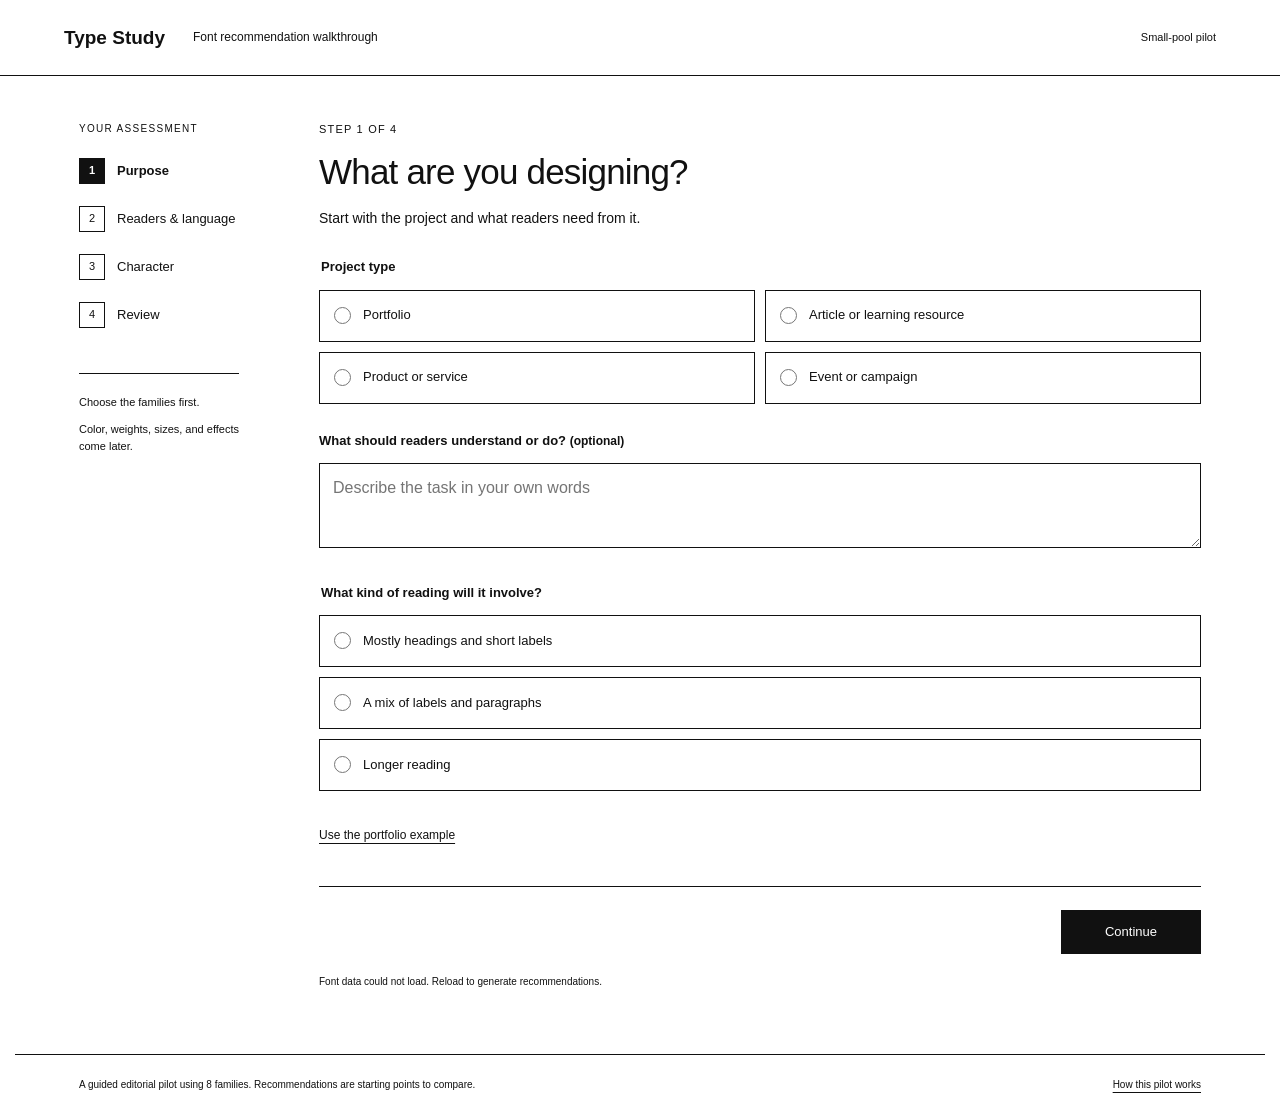
==== site/index.html @ abc2d645 "Deploy sequential font walkthrough through GitHub Pages" ====
<!doctype html><html lang="en"><head><meta charset="utf-8"><meta name="viewport" content="width=device-width,initial-scale=1"><title>Type Study — font walkthrough</title><meta name="description" content="A guided pilot for choosing 1, 2, or 3 font families, with source-linked reasons and editable results."><link rel="stylesheet" href="assets/fonts.css"><link rel="stylesheet" href="style.css"></head><body>
<header><a class="brand" href="#" id="home">Type Study</a><span>Font recommendation walkthrough</span><span class="pilot-label">Small-pool pilot</span></header>
<main><div class="layout"><aside><p class="aside-label">Your assessment</p><ol id="step-list"><li>Purpose</li><li>Readers & language</li><li>Character</li><li>Review</li></ol><div class="aside-note"><p>Choose the families first.</p><p>Color, weights, sizes, and effects come later.</p></div></aside><div class="main-content"><div id="progress" class="progress">Step 1 of 4</div><div id="screen"></div><p id="form-error" role="alert" class="error" hidden></p><nav class="flow-nav" aria-label="Assessment navigation"><button id="back" type="button" class="secondary">Back</button><button id="next" type="button">Continue</button></nav><div id="loading" role="status">Loading the pilot font data…</div></div></div></main>
<footer><p>A guided editorial pilot using 8 families. Recommendations are starting points to compare.</p><a href="#" id="about">How this pilot works</a></footer>
<dialog id="about-dialog"><button id="close-about" class="secondary close">Close</button><h2>How this pilot works</h2><p>Required language and character coverage determine which candidates are available for each role. Your style choices and slider priorities then influence a small set of editorial rules.</p><p>The rules use documented design associations. They are not trained mood scores, measured readability ratings, or match percentages. This is not a search across the full Google Fonts catalogue.</p><p>Japanese support is checked against the characters in the supplied font files. That does not establish correct composition, reading comfort, or a successful cross-script pairing.</p><p>Your draft and feedback stay in this browser. Use “Download test notes” to keep a copy.</p><details><summary>Font licenses</summary><p><a href="assets/chakra-petch-license.txt">Chakra Petch</a> · <a href="assets/ibm-plex-license.txt">IBM Plex Sans</a> · <a href="assets/special-elite-license.txt">Special Elite</a> · <a href="assets/rock-salt-license.txt">Rock Salt</a> · <a href="assets/black-ops-license.txt">Black Ops One</a> · <a href="assets/merriweather-license.txt">Merriweather</a> · <a href="assets/dotgothic16-license.txt">DotGothic16</a> · <a href="assets/notosansjp-license.txt">Noto Sans JP</a></p></details><p><a href="https://github.com/Pythonidaer/typography-recommendation-system" target="_blank" rel="noopener">Project research and sources</a></p></dialog>
<script src="engine.js"></script><script src="app.js"></script></body></html>
---- site/style.css ----
*{box-sizing:border-box}html{scroll-behavior:smooth;scroll-padding-top:25px}body{margin:0;background:#fff;color:#111;font:16px/1.55 Arial,Helvetica,sans-serif}a{color:inherit;text-underline-offset:4px}button,input,textarea,select{font:inherit;color:inherit;border:1px solid #111;border-radius:0;background:#fff}button{cursor:pointer;min-height:44px;padding:11px 20px;background:#111;color:white;font-size:13px}button.secondary{background:white;color:#111}button:hover{outline:1px solid #111;outline-offset:2px}button:disabled{opacity:.4;cursor:wait}button:focus-visible,a:focus-visible,input:focus-visible,textarea:focus-visible,summary:focus-visible{outline:3px solid #111;outline-offset:4px}header{display:flex;align-items:center;gap:28px;padding:23px 5vw;border-bottom:1px solid #111;font-size:12px}.brand{font-size:19px;font-weight:600;text-decoration:none}.pilot-label{margin-left:auto;font-size:11px}main{max-width:1250px;margin:auto;padding:45px 5vw 65px}.layout{display:grid;grid-template-columns:185px minmax(0,1fr);gap:55px}.aside-label{text-transform:uppercase;letter-spacing:1.3px;font-size:10px;margin:0 0 21px}aside ol{margin:0;padding:0;list-style:none;counter-reset:steps}aside li{counter-increment:steps;display:flex;gap:12px;align-items:center;font-size:13px;margin:0 0 22px}aside li:before{content:counter(steps);display:grid;place-items:center;border:1px solid #111;width:24px;height:24px;font-size:11px;flex-shrink:0}aside li.current:before{background:#111;color:#fff}aside li.current{font-weight:600}aside li.done{opacity:.6}.aside-note{margin-top:45px;padding-top:20px;border-top:1px solid #111;font-size:11px;max-width:160px}.aside-note p{margin:0 0 10px}.progress{font-size:11px;text-transform:uppercase;letter-spacing:1.2px;margin-bottom:14px}h1{font-size:35px;line-height:1.15;font-weight:400;letter-spacing:-.8px;margin:0 0 15px}h2{font-size:21px;line-height:1.3;font-weight:400;margin:0 0 14px}h3{font-size:15px;margin:0 0 7px}.lead{font-size:14px;margin:0 0 28px;max-width:650px}.field{margin:27px 0}.field-title,legend{font-size:13px;font-weight:600;margin:0 0 12px;display:block}fieldset{border:0;padding:0;margin:27px 0}.hint{font-size:12px;margin:8px 0 0}.options{display:grid;grid-template-columns:1fr 1fr;gap:10px}.options.one-column{grid-template-columns:1fr}.option{position:relative;display:flex;align-items:center;gap:12px;border:1px solid #111;padding:14px;font-size:13px;cursor:pointer;min-height:52px}.option:has(input:checked){box-shadow:inset 0 0 0 1px #111;background:#f4f4f4}.option input{accent-color:#111;width:17px;height:17px;margin:0;flex-shrink:0}.option .subtext{display:block;font-size:11px;font-weight:400;margin-top:4px}.option>span{min-width:0}.count-options{grid-template-columns:repeat(3,1fr)}textarea,input[type=text]{width:100%;padding:12px 13px;font-size:16px}textarea{resize:vertical;min-height:85px}.range-field{padding:20px 0;border-top:1px solid #111;margin-top:15px}.range-field label{font-size:15px;display:block}.range-field output{float:right;font-size:12px}.range-field input{width:100%;accent-color:#111;margin:23px 0 12px}.range-ends{display:flex;justify-content:space-between;font-size:11px}.range-field .hint{max-width:580px}.flow-nav{display:flex;gap:12px;justify-content:space-between;border-top:1px solid #111;padding-top:23px;margin-top:32px}.flow-nav #next{margin-left:auto;min-width:140px}.example{font-size:12px;border:0;background:transparent;color:#111;text-decoration:underline;text-underline-offset:4px;padding:7px 0;min-height:36px}.error{padding:14px;border:1px solid #111;margin:20px 0;font-size:13px}.error:before{content:'Please check: ';font-weight:600}#loading{font-size:10px;margin-top:20px}dl.review{margin:24px 0 30px}.review>div{display:grid;grid-template-columns:160px 1fr;gap:20px;border-top:1px solid #111;padding:14px 0;font-size:13px}.review dt{font-weight:600}.review dd{margin:0;overflow-wrap:anywhere}.small{font-size:12px}.result-heading{display:flex;align-items:start;justify-content:space-between;gap:20px}.result-heading h1{margin-bottom:15px}.result-actions{display:flex;gap:10px;flex-wrap:wrap;margin:22px 0 30px}.result-actions button{font-size:12px}.family{border-top:1px solid #111;padding:28px 0}.family-head{display:flex;justify-content:space-between;align-items:start;gap:20px;margin-bottom:18px}.family-head h2{font-size:18px;margin-bottom:0}.family-head button{min-height:34px;padding:6px 11px;font-size:11px}.glyphs{font-size:29px;line-height:1.8;margin:0 0 15px;overflow-wrap:anywhere;font-weight:400;font-style:normal}.glyphs:last-child{margin-bottom:0}.replace-panel{border-top:1px solid #111;margin-top:23px;padding-top:20px}.replace-panel p{font-size:12px}.replacement-buttons{display:flex;flex-wrap:wrap;gap:10px}.replacement-buttons button{font-size:11px}.section{margin-top:40px;padding-top:28px;border-top:1px solid #111}.explanation{display:grid;grid-template-columns:160px 1fr;gap:25px;padding:22px 0;border-top:1px solid #111}.explanation:first-of-type{border-top:0}.explanation p{font-size:13px;margin:0 0 10px}.explanation .role{font-size:11px}.explanation a{font-size:11px}.notice{font-size:12px;border:1px solid #111;padding:14px;margin:20px 0}.sample-output{font-size:29px;line-height:1.7;overflow-wrap:anywhere;margin:15px 0 25px}.feedback-buttons{display:flex;flex-wrap:wrap;gap:10px}.feedback-buttons button{background:white;color:#111}.feedback-buttons button[aria-pressed=true]{background:#111;color:white}.saved-note{font-size:11px}.screen-reader-only{position:absolute;width:1px;height:1px;overflow:hidden;clip:rect(0,0,0,0)}footer{max-width:1250px;margin:auto;padding:22px 5vw;border-top:1px solid #111;display:flex;gap:30px;justify-content:space-between;font-size:10px}footer p{margin:0;max-width:650px}dialog{border:1px solid #111;border-radius:0;padding:30px;max-width:620px;width:calc(100% - 36px)}dialog p{font-size:14px}dialog::backdrop{background:rgb(0 0 0 / .5)}.close{float:right;margin:0 0 15px 20px}dialog h2{padding-top:8px}[hidden]{display:none!important}@media(max-width:800px){.layout{grid-template-columns:145px 1fr;gap:28px}.explanation{grid-template-columns:1fr;gap:8px}.review>div{grid-template-columns:130px 1fr}}@media(max-width:600px){header{padding:18px 20px;gap:17px;flex-wrap:wrap}.brand{font-size:17px}header>span:not(.pilot-label){font-size:10px}.pilot-label{display:none}main{padding:26px 20px 42px}.layout{display:block}aside{margin-bottom:30px}aside .aside-label,.aside-note{display:none}aside ol{display:flex;justify-content:space-between;gap:7px}aside li{font-size:0;gap:0;margin:0}aside li:before{width:28px;height:28px;font-size:12px}h1{font-size:29px}.lead{font-size:13px}.options{grid-template-columns:1fr}.count-options{grid-template-columns:repeat(3,1fr)}.count-options .option{justify-content:center;padding:13px 8px}.option{padding:13px;font-size:12px}.range-field output{float:none;display:block;margin-top:8px}.review>div{grid-template-columns:1fr;gap:5px}.flow-nav{margin-top:25px}.glyphs{font-size:25px}.family-head{align-items:center}.family-head h2{font-size:17px}.family-head button{max-width:110px;text-align:center;font-size:10px}.result-actions{gap:8px}.result-actions button{padding:10px 12px}.sample-output{font-size:25px}.explanation{padding:20px 0}footer{padding:20px;display:block}footer a{display:inline-block;margin-top:12px}dialog{padding:22px}dialog p{font-size:13px}}@media(prefers-reduced-motion:reduce){html{scroll-behavior:auto}}
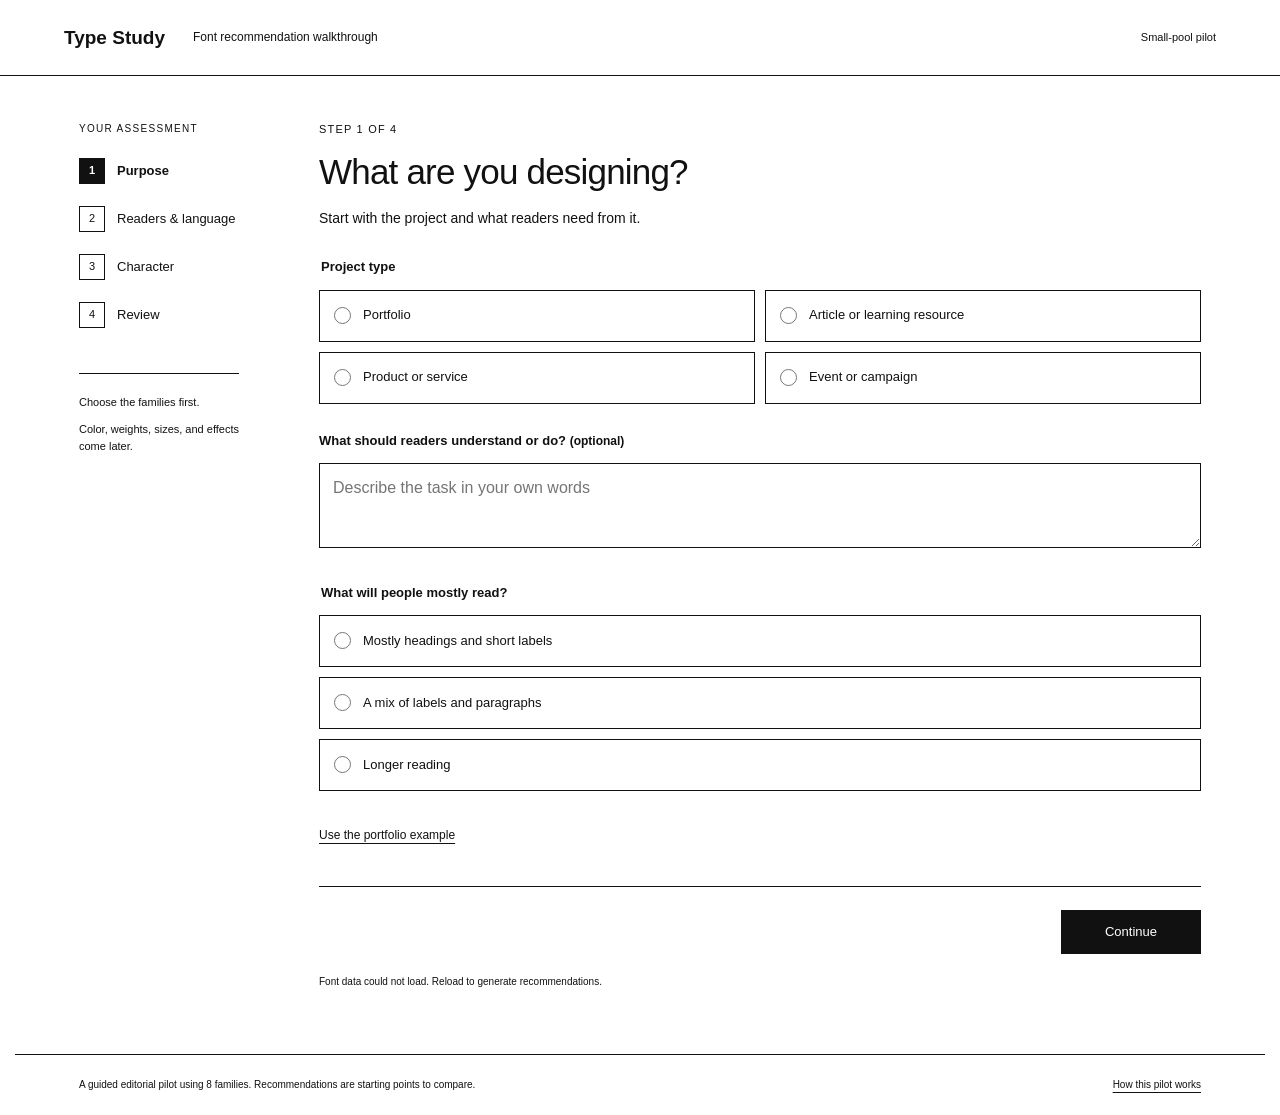
==== commit de1ce9ec: "Make assessment language-neutral and keep portfolio choices in demo" ====
--- a/site/index.html
+++ b/site/index.html
@@ -2,5 +2,5 @@
 <header><a class="brand" href="#" id="home">Type Study</a><span>Font recommendation walkthrough</span><span class="pilot-label">Small-pool pilot</span></header>
 <main><div class="layout"><aside><p class="aside-label">Your assessment</p><ol id="step-list"><li>Purpose</li><li>Readers & language</li><li>Character</li><li>Review</li></ol><div class="aside-note"><p>Choose the families first.</p><p>Color, weights, sizes, and effects come later.</p></div></aside><div class="main-content"><div id="progress" class="progress">Step 1 of 4</div><div id="screen"></div><p id="form-error" role="alert" class="error" hidden></p><nav class="flow-nav" aria-label="Assessment navigation"><button id="back" type="button" class="secondary">Back</button><button id="next" type="button">Continue</button></nav><div id="loading" role="status">Loading the pilot font data…</div></div></div></main>
 <footer><p>A guided editorial pilot using 8 families. Recommendations are starting points to compare.</p><a href="#" id="about">How this pilot works</a></footer>
-<dialog id="about-dialog"><button id="close-about" class="secondary close">Close</button><h2>How this pilot works</h2><p>Required language and character coverage determine which candidates are available for each role. Your style choices and slider priorities then influence a small set of editorial rules.</p><p>The rules use documented design associations. They are not trained mood scores, measured readability ratings, or match percentages. This is not a search across the full Google Fonts catalogue.</p><p>Japanese support is checked against the characters in the supplied font files. That does not establish correct composition, reading comfort, or a successful cross-script pairing.</p><p>Your draft and feedback stay in this browser. Use “Download test notes” to keep a copy.</p><details><summary>Font licenses</summary><p><a href="assets/chakra-petch-license.txt">Chakra Petch</a> · <a href="assets/ibm-plex-license.txt">IBM Plex Sans</a> · <a href="assets/special-elite-license.txt">Special Elite</a> · <a href="assets/rock-salt-license.txt">Rock Salt</a> · <a href="assets/black-ops-license.txt">Black Ops One</a> · <a href="assets/merriweather-license.txt">Merriweather</a> · <a href="assets/dotgothic16-license.txt">DotGothic16</a> · <a href="assets/notosansjp-license.txt">Noto Sans JP</a></p></details><p><a href="https://github.com/Pythonidaer/typography-recommendation-system" target="_blank" rel="noopener">Project research and sources</a></p></dialog>
+<dialog id="about-dialog"><button id="close-about" class="secondary close">Close</button><h2>How this pilot works</h2><p>Required language and character coverage determine which candidates are available for each role. Your style choices and slider priorities then influence a small set of editorial rules.</p><p>The rules use documented design associations. They are not trained mood scores, measured readability ratings, or match percentages. This is not a search across the full Google Fonts catalogue.</p><p>Character support is checked against the supplied font files. That does not establish correct composition, reading comfort, or a successful cross-script pairing.</p><p>Your draft and feedback stay in this browser. Use “Download test notes” to keep a copy.</p><details><summary>Font licenses</summary><p><a href="assets/chakra-petch-license.txt">Chakra Petch</a> · <a href="assets/ibm-plex-license.txt">IBM Plex Sans</a> · <a href="assets/special-elite-license.txt">Special Elite</a> · <a href="assets/rock-salt-license.txt">Rock Salt</a> · <a href="assets/black-ops-license.txt">Black Ops One</a> · <a href="assets/merriweather-license.txt">Merriweather</a> · <a href="assets/dotgothic16-license.txt">DotGothic16</a> · <a href="assets/notosansjp-license.txt">Noto Sans JP</a></p></details><p><a href="https://github.com/Pythonidaer/typography-recommendation-system" target="_blank" rel="noopener">Project research and sources</a></p></dialog>
 <script src="engine.js"></script><script src="app.js"></script></body></html>
--- a/site/style.css
+++ b/site/style.css
@@ -1 +1 @@
-*{box-sizing:border-box}html{scroll-behavior:smooth;scroll-padding-top:25px}body{margin:0;background:#fff;color:#111;font:16px/1.55 Arial,Helvetica,sans-serif}a{color:inherit;text-underline-offset:4px}button,input,textarea,select{font:inherit;color:inherit;border:1px solid #111;border-radius:0;background:#fff}button{cursor:pointer;min-height:44px;padding:11px 20px;background:#111;color:white;font-size:13px}button.secondary{background:white;color:#111}button:hover{outline:1px solid #111;outline-offset:2px}button:disabled{opacity:.4;cursor:wait}button:focus-visible,a:focus-visible,input:focus-visible,textarea:focus-visible,summary:focus-visible{outline:3px solid #111;outline-offset:4px}header{display:flex;align-items:center;gap:28px;padding:23px 5vw;border-bottom:1px solid #111;font-size:12px}.brand{font-size:19px;font-weight:600;text-decoration:none}.pilot-label{margin-left:auto;font-size:11px}main{max-width:1250px;margin:auto;padding:45px 5vw 65px}.layout{display:grid;grid-template-columns:185px minmax(0,1fr);gap:55px}.aside-label{text-transform:uppercase;letter-spacing:1.3px;font-size:10px;margin:0 0 21px}aside ol{margin:0;padding:0;list-style:none;counter-reset:steps}aside li{counter-increment:steps;display:flex;gap:12px;align-items:center;font-size:13px;margin:0 0 22px}aside li:before{content:counter(steps);display:grid;place-items:center;border:1px solid #111;width:24px;height:24px;font-size:11px;flex-shrink:0}aside li.current:before{background:#111;color:#fff}aside li.current{font-weight:600}aside li.done{opacity:.6}.aside-note{margin-top:45px;padding-top:20px;border-top:1px solid #111;font-size:11px;max-width:160px}.aside-note p{margin:0 0 10px}.progress{font-size:11px;text-transform:uppercase;letter-spacing:1.2px;margin-bottom:14px}h1{font-size:35px;line-height:1.15;font-weight:400;letter-spacing:-.8px;margin:0 0 15px}h2{font-size:21px;line-height:1.3;font-weight:400;margin:0 0 14px}h3{font-size:15px;margin:0 0 7px}.lead{font-size:14px;margin:0 0 28px;max-width:650px}.field{margin:27px 0}.field-title,legend{font-size:13px;font-weight:600;margin:0 0 12px;display:block}fieldset{border:0;padding:0;margin:27px 0}.hint{font-size:12px;margin:8px 0 0}.options{display:grid;grid-template-columns:1fr 1fr;gap:10px}.options.one-column{grid-template-columns:1fr}.option{position:relative;display:flex;align-items:center;gap:12px;border:1px solid #111;padding:14px;font-size:13px;cursor:pointer;min-height:52px}.option:has(input:checked){box-shadow:inset 0 0 0 1px #111;background:#f4f4f4}.option input{accent-color:#111;width:17px;height:17px;margin:0;flex-shrink:0}.option .subtext{display:block;font-size:11px;font-weight:400;margin-top:4px}.option>span{min-width:0}.count-options{grid-template-columns:repeat(3,1fr)}textarea,input[type=text]{width:100%;padding:12px 13px;font-size:16px}textarea{resize:vertical;min-height:85px}.range-field{padding:20px 0;border-top:1px solid #111;margin-top:15px}.range-field label{font-size:15px;display:block}.range-field output{float:right;font-size:12px}.range-field input{width:100%;accent-color:#111;margin:23px 0 12px}.range-ends{display:flex;justify-content:space-between;font-size:11px}.range-field .hint{max-width:580px}.flow-nav{display:flex;gap:12px;justify-content:space-between;border-top:1px solid #111;padding-top:23px;margin-top:32px}.flow-nav #next{margin-left:auto;min-width:140px}.example{font-size:12px;border:0;background:transparent;color:#111;text-decoration:underline;text-underline-offset:4px;padding:7px 0;min-height:36px}.error{padding:14px;border:1px solid #111;margin:20px 0;font-size:13px}.error:before{content:'Please check: ';font-weight:600}#loading{font-size:10px;margin-top:20px}dl.review{margin:24px 0 30px}.review>div{display:grid;grid-template-columns:160px 1fr;gap:20px;border-top:1px solid #111;padding:14px 0;font-size:13px}.review dt{font-weight:600}.review dd{margin:0;overflow-wrap:anywhere}.small{font-size:12px}.result-heading{display:flex;align-items:start;justify-content:space-between;gap:20px}.result-heading h1{margin-bottom:15px}.result-actions{display:flex;gap:10px;flex-wrap:wrap;margin:22px 0 30px}.result-actions button{font-size:12px}.family{border-top:1px solid #111;padding:28px 0}.family-head{display:flex;justify-content:space-between;align-items:start;gap:20px;margin-bottom:18px}.family-head h2{font-size:18px;margin-bottom:0}.family-head button{min-height:34px;padding:6px 11px;font-size:11px}.glyphs{font-size:29px;line-height:1.8;margin:0 0 15px;overflow-wrap:anywhere;font-weight:400;font-style:normal}.glyphs:last-child{margin-bottom:0}.replace-panel{border-top:1px solid #111;margin-top:23px;padding-top:20px}.replace-panel p{font-size:12px}.replacement-buttons{display:flex;flex-wrap:wrap;gap:10px}.replacement-buttons button{font-size:11px}.section{margin-top:40px;padding-top:28px;border-top:1px solid #111}.explanation{display:grid;grid-template-columns:160px 1fr;gap:25px;padding:22px 0;border-top:1px solid #111}.explanation:first-of-type{border-top:0}.explanation p{font-size:13px;margin:0 0 10px}.explanation .role{font-size:11px}.explanation a{font-size:11px}.notice{font-size:12px;border:1px solid #111;padding:14px;margin:20px 0}.sample-output{font-size:29px;line-height:1.7;overflow-wrap:anywhere;margin:15px 0 25px}.feedback-buttons{display:flex;flex-wrap:wrap;gap:10px}.feedback-buttons button{background:white;color:#111}.feedback-buttons button[aria-pressed=true]{background:#111;color:white}.saved-note{font-size:11px}.screen-reader-only{position:absolute;width:1px;height:1px;overflow:hidden;clip:rect(0,0,0,0)}footer{max-width:1250px;margin:auto;padding:22px 5vw;border-top:1px solid #111;display:flex;gap:30px;justify-content:space-between;font-size:10px}footer p{margin:0;max-width:650px}dialog{border:1px solid #111;border-radius:0;padding:30px;max-width:620px;width:calc(100% - 36px)}dialog p{font-size:14px}dialog::backdrop{background:rgb(0 0 0 / .5)}.close{float:right;margin:0 0 15px 20px}dialog h2{padding-top:8px}[hidden]{display:none!important}@media(max-width:800px){.layout{grid-template-columns:145px 1fr;gap:28px}.explanation{grid-template-columns:1fr;gap:8px}.review>div{grid-template-columns:130px 1fr}}@media(max-width:600px){header{padding:18px 20px;gap:17px;flex-wrap:wrap}.brand{font-size:17px}header>span:not(.pilot-label){font-size:10px}.pilot-label{display:none}main{padding:26px 20px 42px}.layout{display:block}aside{margin-bottom:30px}aside .aside-label,.aside-note{display:none}aside ol{display:flex;justify-content:space-between;gap:7px}aside li{font-size:0;gap:0;margin:0}aside li:before{width:28px;height:28px;font-size:12px}h1{font-size:29px}.lead{font-size:13px}.options{grid-template-columns:1fr}.count-options{grid-template-columns:repeat(3,1fr)}.count-options .option{justify-content:center;padding:13px 8px}.option{padding:13px;font-size:12px}.range-field output{float:none;display:block;margin-top:8px}.review>div{grid-template-columns:1fr;gap:5px}.flow-nav{margin-top:25px}.glyphs{font-size:25px}.family-head{align-items:center}.family-head h2{font-size:17px}.family-head button{max-width:110px;text-align:center;font-size:10px}.result-actions{gap:8px}.result-actions button{padding:10px 12px}.sample-output{font-size:25px}.explanation{padding:20px 0}footer{padding:20px;display:block}footer a{display:inline-block;margin-top:12px}dialog{padding:22px}dialog p{font-size:13px}}@media(prefers-reduced-motion:reduce){html{scroll-behavior:auto}}
+*{box-sizing:border-box}html{scroll-behavior:smooth;scroll-padding-top:25px}body{margin:0;background:#fff;color:#111;font:16px/1.55 Arial,Helvetica,sans-serif}a{color:inherit;text-underline-offset:4px}button,input,textarea,select{font:inherit;color:inherit;border:1px solid #111;border-radius:0;background:#fff}button{cursor:pointer;min-height:44px;padding:11px 20px;background:#111;color:white;font-size:13px}button.secondary{background:white;color:#111}button:hover{outline:1px solid #111;outline-offset:2px}button:disabled{opacity:.4;cursor:wait}button:focus-visible,a:focus-visible,input:focus-visible,textarea:focus-visible,summary:focus-visible{outline:3px solid #111;outline-offset:4px}header{display:flex;align-items:center;gap:28px;padding:23px 5vw;border-bottom:1px solid #111;font-size:12px}.brand{font-size:19px;font-weight:600;text-decoration:none}.pilot-label{margin-left:auto;font-size:11px}main{max-width:1250px;margin:auto;padding:45px 5vw 65px}.layout{display:grid;grid-template-columns:185px minmax(0,1fr);gap:55px}.aside-label{text-transform:uppercase;letter-spacing:1.3px;font-size:10px;margin:0 0 21px}aside ol{margin:0;padding:0;list-style:none;counter-reset:steps}aside li{counter-increment:steps;display:flex;gap:12px;align-items:center;font-size:13px;margin:0 0 22px}aside li:before{content:counter(steps);display:grid;place-items:center;border:1px solid #111;width:24px;height:24px;font-size:11px;flex-shrink:0}aside li.current:before{background:#111;color:#fff}aside li.current{font-weight:600}aside li.done{opacity:.6}.aside-note{margin-top:45px;padding-top:20px;border-top:1px solid #111;font-size:11px;max-width:160px}.aside-note p{margin:0 0 10px}.progress{font-size:11px;text-transform:uppercase;letter-spacing:1.2px;margin-bottom:14px}h1{font-size:35px;line-height:1.15;font-weight:400;letter-spacing:-.8px;margin:0 0 15px}h2{font-size:21px;line-height:1.3;font-weight:400;margin:0 0 14px}h3{font-size:15px;margin:0 0 7px}.lead{font-size:14px;margin:0 0 28px;max-width:650px}.field{margin:27px 0}.field-title,legend{font-size:13px;font-weight:600;margin:0 0 12px;display:block}fieldset{border:0;padding:0;margin:27px 0}.hint{font-size:12px;margin:8px 0 0}.options{display:grid;grid-template-columns:1fr 1fr;gap:10px}.options.one-column{grid-template-columns:1fr}.option{position:relative;display:flex;align-items:center;gap:12px;border:1px solid #111;padding:14px;font-size:13px;cursor:pointer;min-height:52px}.option:has(input:checked){box-shadow:inset 0 0 0 1px #111;background:#f4f4f4}.option input{accent-color:#111;width:17px;height:17px;margin:0;flex-shrink:0}.option .subtext{display:block;font-size:11px;font-weight:400;margin-top:4px}.option>span{min-width:0}.count-options{grid-template-columns:repeat(3,1fr)}select{width:100%;padding:12px 13px;min-height:44px}select:focus-visible{outline:3px solid #111;outline-offset:4px}textarea,input[type=text]{width:100%;padding:12px 13px;font-size:16px}textarea{resize:vertical;min-height:85px}.range-field{padding:20px 0;border-top:1px solid #111;margin-top:15px}.range-field label{font-size:15px;display:block}.range-field output{float:right;font-size:12px}.range-field input{width:100%;accent-color:#111;margin:23px 0 12px}.range-ends{display:flex;justify-content:space-between;font-size:11px}.range-field .hint{max-width:580px}.flow-nav{display:flex;gap:12px;justify-content:space-between;border-top:1px solid #111;padding-top:23px;margin-top:32px}.flow-nav #next{margin-left:auto;min-width:140px}.example{font-size:12px;border:0;background:transparent;color:#111;text-decoration:underline;text-underline-offset:4px;padding:7px 0;min-height:36px}.error{padding:14px;border:1px solid #111;margin:20px 0;font-size:13px}.error:before{content:'Please check: ';font-weight:600}#loading{font-size:10px;margin-top:20px}dl.review{margin:24px 0 30px}.review>div{display:grid;grid-template-columns:160px 1fr;gap:20px;border-top:1px solid #111;padding:14px 0;font-size:13px}.review dt{font-weight:600}.review dd{margin:0;overflow-wrap:anywhere}.small{font-size:12px}.result-heading{display:flex;align-items:start;justify-content:space-between;gap:20px}.result-heading h1{margin-bottom:15px}.result-actions{display:flex;gap:10px;flex-wrap:wrap;margin:22px 0 30px}.result-actions button{font-size:12px}.family{border-top:1px solid #111;padding:28px 0}.family-head{display:flex;justify-content:space-between;align-items:start;gap:20px;margin-bottom:18px}.family-head h2{font-size:18px;margin-bottom:0}.family-head button{min-height:34px;padding:6px 11px;font-size:11px}.glyphs{font-size:29px;line-height:1.8;margin:0 0 15px;overflow-wrap:anywhere;font-weight:400;font-style:normal}.glyphs:last-child{margin-bottom:0}.replace-panel{border-top:1px solid #111;margin-top:23px;padding-top:20px}.replace-panel p{font-size:12px}.replacement-buttons{display:flex;flex-wrap:wrap;gap:10px}.replacement-buttons button{font-size:11px}.section{margin-top:40px;padding-top:28px;border-top:1px solid #111}.explanation{display:grid;grid-template-columns:160px 1fr;gap:25px;padding:22px 0;border-top:1px solid #111}.explanation:first-of-type{border-top:0}.explanation p{font-size:13px;margin:0 0 10px}.explanation .role{font-size:11px}.explanation a{font-size:11px}.notice{font-size:12px;border:1px solid #111;padding:14px;margin:20px 0}.sample-output{font-size:29px;line-height:1.7;overflow-wrap:anywhere;margin:15px 0 25px}.feedback-buttons{display:flex;flex-wrap:wrap;gap:10px}.feedback-buttons button{background:white;color:#111}.feedback-buttons button[aria-pressed=true]{background:#111;color:white}.saved-note{font-size:11px}.screen-reader-only{position:absolute;width:1px;height:1px;overflow:hidden;clip:rect(0,0,0,0)}footer{max-width:1250px;margin:auto;padding:22px 5vw;border-top:1px solid #111;display:flex;gap:30px;justify-content:space-between;font-size:10px}footer p{margin:0;max-width:650px}dialog{border:1px solid #111;border-radius:0;padding:30px;max-width:620px;width:calc(100% - 36px)}dialog p{font-size:14px}dialog::backdrop{background:rgb(0 0 0 / .5)}.close{float:right;margin:0 0 15px 20px}dialog h2{padding-top:8px}[hidden]{display:none!important}@media(max-width:800px){.layout{grid-template-columns:145px 1fr;gap:28px}.explanation{grid-template-columns:1fr;gap:8px}.review>div{grid-template-columns:130px 1fr}}@media(max-width:600px){header{padding:18px 20px;gap:17px;flex-wrap:wrap}.brand{font-size:17px}header>span:not(.pilot-label){font-size:10px}.pilot-label{display:none}main{padding:26px 20px 42px}.layout{display:block}aside{margin-bottom:30px}aside .aside-label,.aside-note{display:none}aside ol{display:flex;justify-content:space-between;gap:7px}aside li{font-size:0;gap:0;margin:0}aside li:before{width:28px;height:28px;font-size:12px}h1{font-size:29px}.lead{font-size:13px}.options{grid-template-columns:1fr}.count-options{grid-template-columns:repeat(3,1fr)}.count-options .option{justify-content:center;padding:13px 8px}.option{padding:13px;font-size:12px}.range-field output{float:none;display:block;margin-top:8px}.review>div{grid-template-columns:1fr;gap:5px}.flow-nav{margin-top:25px}.glyphs{font-size:25px}.family-head{align-items:center}.family-head h2{font-size:17px}.family-head button{max-width:110px;text-align:center;font-size:10px}.result-actions{gap:8px}.result-actions button{padding:10px 12px}.sample-output{font-size:25px}.explanation{padding:20px 0}footer{padding:20px;display:block}footer a{display:inline-block;margin-top:12px}dialog{padding:22px}dialog p{font-size:13px}}@media(prefers-reduced-motion:reduce){html{scroll-behavior:auto}}
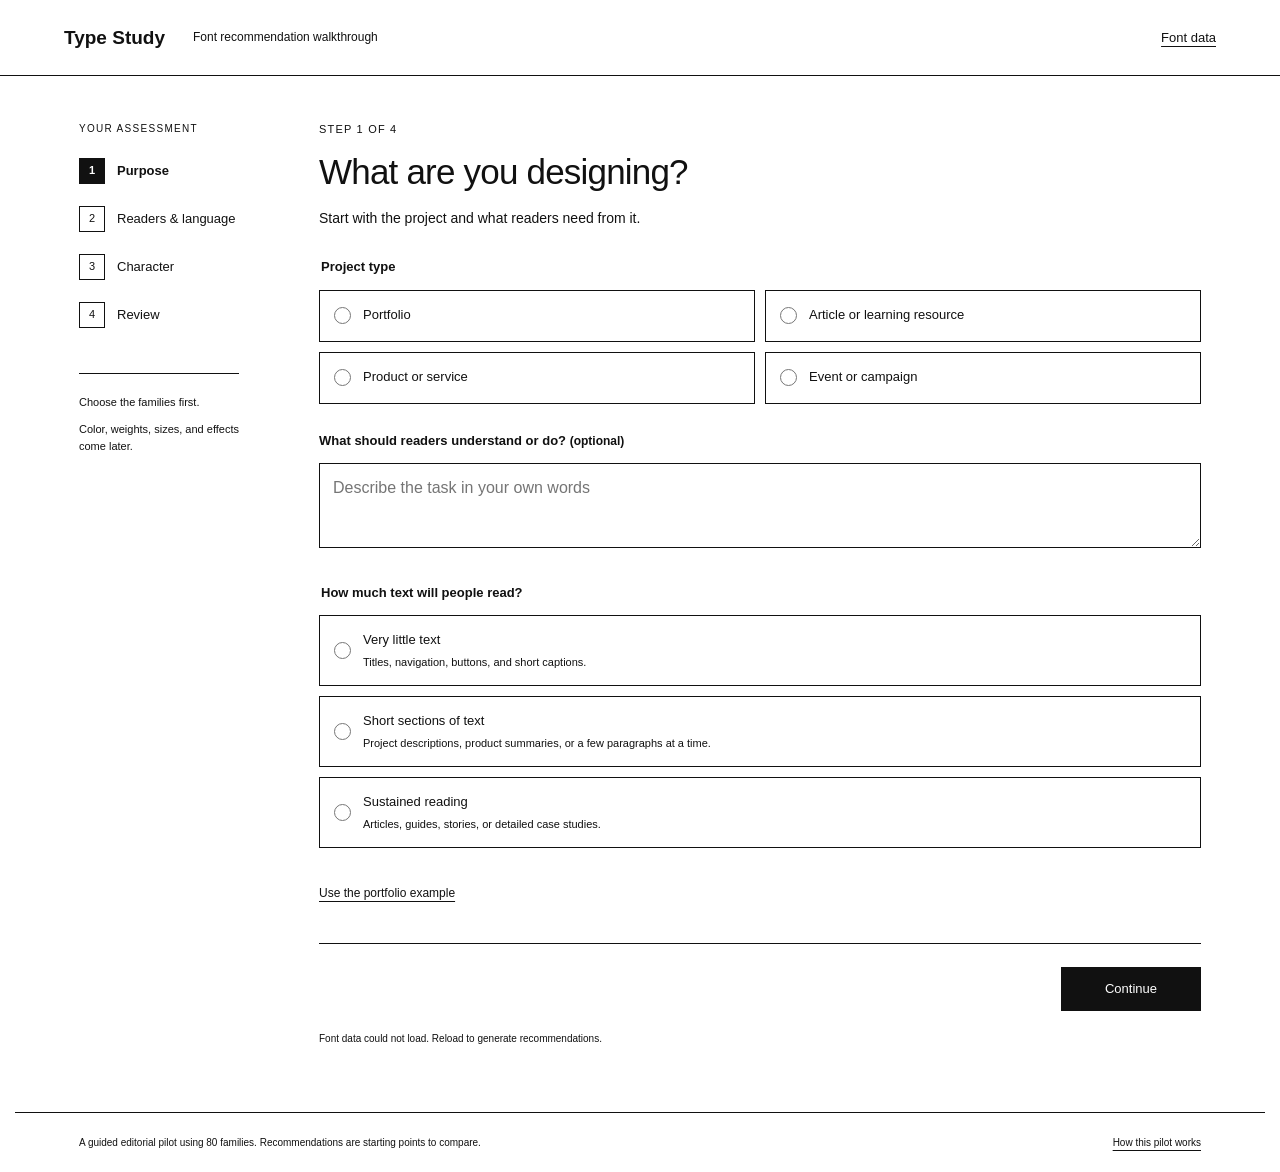
==== commit 7d7586d5: "Expand editorial pilot to 80 fonts, clarify questions, and expose font data" ====
--- a/site/index.html
+++ b/site/index.html
@@ -1,6 +1,6 @@
 <!doctype html><html lang="en"><head><meta charset="utf-8"><meta name="viewport" content="width=device-width,initial-scale=1"><title>Type Study — font walkthrough</title><meta name="description" content="A guided pilot for choosing 1, 2, or 3 font families, with source-linked reasons and editable results."><link rel="stylesheet" href="assets/fonts.css"><link rel="stylesheet" href="style.css"></head><body>
-<header><a class="brand" href="#" id="home">Type Study</a><span>Font recommendation walkthrough</span><span class="pilot-label">Small-pool pilot</span></header>
+<header><a class="brand" href="#" id="home">Type Study</a><span>Font recommendation walkthrough</span><a class="data-link" href="data.html">Font data</a></header>
 <main><div class="layout"><aside><p class="aside-label">Your assessment</p><ol id="step-list"><li>Purpose</li><li>Readers & language</li><li>Character</li><li>Review</li></ol><div class="aside-note"><p>Choose the families first.</p><p>Color, weights, sizes, and effects come later.</p></div></aside><div class="main-content"><div id="progress" class="progress">Step 1 of 4</div><div id="screen"></div><p id="form-error" role="alert" class="error" hidden></p><nav class="flow-nav" aria-label="Assessment navigation"><button id="back" type="button" class="secondary">Back</button><button id="next" type="button">Continue</button></nav><div id="loading" role="status">Loading the pilot font data…</div></div></div></main>
-<footer><p>A guided editorial pilot using 8 families. Recommendations are starting points to compare.</p><a href="#" id="about">How this pilot works</a></footer>
+<footer><p>A guided editorial pilot using 80 families. Recommendations are starting points to compare.</p><a href="#" id="about">How this pilot works</a></footer>
 <dialog id="about-dialog"><button id="close-about" class="secondary close">Close</button><h2>How this pilot works</h2><p>Required language and character coverage determine which candidates are available for each role. Your style choices and slider priorities then influence a small set of editorial rules.</p><p>The rules use documented design associations. They are not trained mood scores, measured readability ratings, or match percentages. This is not a search across the full Google Fonts catalogue.</p><p>Character support is checked against the supplied font files. That does not establish correct composition, reading comfort, or a successful cross-script pairing.</p><p>Your draft and feedback stay in this browser. Use “Download test notes” to keep a copy.</p><details><summary>Font licenses</summary><p><a href="assets/chakra-petch-license.txt">Chakra Petch</a> · <a href="assets/ibm-plex-license.txt">IBM Plex Sans</a> · <a href="assets/special-elite-license.txt">Special Elite</a> · <a href="assets/rock-salt-license.txt">Rock Salt</a> · <a href="assets/black-ops-license.txt">Black Ops One</a> · <a href="assets/merriweather-license.txt">Merriweather</a> · <a href="assets/dotgothic16-license.txt">DotGothic16</a> · <a href="assets/notosansjp-license.txt">Noto Sans JP</a></p></details><p><a href="https://github.com/Pythonidaer/typography-recommendation-system" target="_blank" rel="noopener">Project research and sources</a></p></dialog>
-<script src="engine.js"></script><script src="app.js"></script></body></html>
+<script src="assets/catalog.js"></script><script src="engine.js"></script><script src="app.js"></script></body></html>
--- a/site/style.css
+++ b/site/style.css
@@ -1 +1,3 @@
 *{box-sizing:border-box}html{scroll-behavior:smooth;scroll-padding-top:25px}body{margin:0;background:#fff;color:#111;font:16px/1.55 Arial,Helvetica,sans-serif}a{color:inherit;text-underline-offset:4px}button,input,textarea,select{font:inherit;color:inherit;border:1px solid #111;border-radius:0;background:#fff}button{cursor:pointer;min-height:44px;padding:11px 20px;background:#111;color:white;font-size:13px}button.secondary{background:white;color:#111}button:hover{outline:1px solid #111;outline-offset:2px}button:disabled{opacity:.4;cursor:wait}button:focus-visible,a:focus-visible,input:focus-visible,textarea:focus-visible,summary:focus-visible{outline:3px solid #111;outline-offset:4px}header{display:flex;align-items:center;gap:28px;padding:23px 5vw;border-bottom:1px solid #111;font-size:12px}.brand{font-size:19px;font-weight:600;text-decoration:none}.pilot-label{margin-left:auto;font-size:11px}main{max-width:1250px;margin:auto;padding:45px 5vw 65px}.layout{display:grid;grid-template-columns:185px minmax(0,1fr);gap:55px}.aside-label{text-transform:uppercase;letter-spacing:1.3px;font-size:10px;margin:0 0 21px}aside ol{margin:0;padding:0;list-style:none;counter-reset:steps}aside li{counter-increment:steps;display:flex;gap:12px;align-items:center;font-size:13px;margin:0 0 22px}aside li:before{content:counter(steps);display:grid;place-items:center;border:1px solid #111;width:24px;height:24px;font-size:11px;flex-shrink:0}aside li.current:before{background:#111;color:#fff}aside li.current{font-weight:600}aside li.done{opacity:.6}.aside-note{margin-top:45px;padding-top:20px;border-top:1px solid #111;font-size:11px;max-width:160px}.aside-note p{margin:0 0 10px}.progress{font-size:11px;text-transform:uppercase;letter-spacing:1.2px;margin-bottom:14px}h1{font-size:35px;line-height:1.15;font-weight:400;letter-spacing:-.8px;margin:0 0 15px}h2{font-size:21px;line-height:1.3;font-weight:400;margin:0 0 14px}h3{font-size:15px;margin:0 0 7px}.lead{font-size:14px;margin:0 0 28px;max-width:650px}.field{margin:27px 0}.field-title,legend{font-size:13px;font-weight:600;margin:0 0 12px;display:block}fieldset{border:0;padding:0;margin:27px 0}.hint{font-size:12px;margin:8px 0 0}.options{display:grid;grid-template-columns:1fr 1fr;gap:10px}.options.one-column{grid-template-columns:1fr}.option{position:relative;display:flex;align-items:center;gap:12px;border:1px solid #111;padding:14px;font-size:13px;cursor:pointer;min-height:52px}.option:has(input:checked){box-shadow:inset 0 0 0 1px #111;background:#f4f4f4}.option input{accent-color:#111;width:17px;height:17px;margin:0;flex-shrink:0}.option .subtext{display:block;font-size:11px;font-weight:400;margin-top:4px}.option>span{min-width:0}.count-options{grid-template-columns:repeat(3,1fr)}select{width:100%;padding:12px 13px;min-height:44px}select:focus-visible{outline:3px solid #111;outline-offset:4px}textarea,input[type=text]{width:100%;padding:12px 13px;font-size:16px}textarea{resize:vertical;min-height:85px}.range-field{padding:20px 0;border-top:1px solid #111;margin-top:15px}.range-field label{font-size:15px;display:block}.range-field output{float:right;font-size:12px}.range-field input{width:100%;accent-color:#111;margin:23px 0 12px}.range-ends{display:flex;justify-content:space-between;font-size:11px}.range-field .hint{max-width:580px}.flow-nav{display:flex;gap:12px;justify-content:space-between;border-top:1px solid #111;padding-top:23px;margin-top:32px}.flow-nav #next{margin-left:auto;min-width:140px}.example{font-size:12px;border:0;background:transparent;color:#111;text-decoration:underline;text-underline-offset:4px;padding:7px 0;min-height:36px}.error{padding:14px;border:1px solid #111;margin:20px 0;font-size:13px}.error:before{content:'Please check: ';font-weight:600}#loading{font-size:10px;margin-top:20px}dl.review{margin:24px 0 30px}.review>div{display:grid;grid-template-columns:160px 1fr;gap:20px;border-top:1px solid #111;padding:14px 0;font-size:13px}.review dt{font-weight:600}.review dd{margin:0;overflow-wrap:anywhere}.small{font-size:12px}.result-heading{display:flex;align-items:start;justify-content:space-between;gap:20px}.result-heading h1{margin-bottom:15px}.result-actions{display:flex;gap:10px;flex-wrap:wrap;margin:22px 0 30px}.result-actions button{font-size:12px}.family{border-top:1px solid #111;padding:28px 0}.family-head{display:flex;justify-content:space-between;align-items:start;gap:20px;margin-bottom:18px}.family-head h2{font-size:18px;margin-bottom:0}.family-head button{min-height:34px;padding:6px 11px;font-size:11px}.glyphs{font-size:29px;line-height:1.8;margin:0 0 15px;overflow-wrap:anywhere;font-weight:400;font-style:normal}.glyphs:last-child{margin-bottom:0}.replace-panel{border-top:1px solid #111;margin-top:23px;padding-top:20px}.replace-panel p{font-size:12px}.replacement-buttons{display:flex;flex-wrap:wrap;gap:10px}.replacement-buttons button{font-size:11px}.section{margin-top:40px;padding-top:28px;border-top:1px solid #111}.explanation{display:grid;grid-template-columns:160px 1fr;gap:25px;padding:22px 0;border-top:1px solid #111}.explanation:first-of-type{border-top:0}.explanation p{font-size:13px;margin:0 0 10px}.explanation .role{font-size:11px}.explanation a{font-size:11px}.notice{font-size:12px;border:1px solid #111;padding:14px;margin:20px 0}.sample-output{font-size:29px;line-height:1.7;overflow-wrap:anywhere;margin:15px 0 25px}.feedback-buttons{display:flex;flex-wrap:wrap;gap:10px}.feedback-buttons button{background:white;color:#111}.feedback-buttons button[aria-pressed=true]{background:#111;color:white}.saved-note{font-size:11px}.screen-reader-only{position:absolute;width:1px;height:1px;overflow:hidden;clip:rect(0,0,0,0)}footer{max-width:1250px;margin:auto;padding:22px 5vw;border-top:1px solid #111;display:flex;gap:30px;justify-content:space-between;font-size:10px}footer p{margin:0;max-width:650px}dialog{border:1px solid #111;border-radius:0;padding:30px;max-width:620px;width:calc(100% - 36px)}dialog p{font-size:14px}dialog::backdrop{background:rgb(0 0 0 / .5)}.close{float:right;margin:0 0 15px 20px}dialog h2{padding-top:8px}[hidden]{display:none!important}@media(max-width:800px){.layout{grid-template-columns:145px 1fr;gap:28px}.explanation{grid-template-columns:1fr;gap:8px}.review>div{grid-template-columns:130px 1fr}}@media(max-width:600px){header{padding:18px 20px;gap:17px;flex-wrap:wrap}.brand{font-size:17px}header>span:not(.pilot-label){font-size:10px}.pilot-label{display:none}main{padding:26px 20px 42px}.layout{display:block}aside{margin-bottom:30px}aside .aside-label,.aside-note{display:none}aside ol{display:flex;justify-content:space-between;gap:7px}aside li{font-size:0;gap:0;margin:0}aside li:before{width:28px;height:28px;font-size:12px}h1{font-size:29px}.lead{font-size:13px}.options{grid-template-columns:1fr}.count-options{grid-template-columns:repeat(3,1fr)}.count-options .option{justify-content:center;padding:13px 8px}.option{padding:13px;font-size:12px}.range-field output{float:none;display:block;margin-top:8px}.review>div{grid-template-columns:1fr;gap:5px}.flow-nav{margin-top:25px}.glyphs{font-size:25px}.family-head{align-items:center}.family-head h2{font-size:17px}.family-head button{max-width:110px;text-align:center;font-size:10px}.result-actions{gap:8px}.result-actions button{padding:10px 12px}.sample-output{font-size:25px}.explanation{padding:20px 0}footer{padding:20px;display:block}footer a{display:inline-block;margin-top:12px}dialog{padding:22px}dialog p{font-size:13px}}@media(prefers-reduced-motion:reduce){html{scroll-behavior:auto}}
+
+.data-link{margin-left:auto;white-space:nowrap;font-size:13px}.data-main{max-width:1500px}.data-tools{display:flex;gap:20px;flex-wrap:wrap;margin:25px 0}.data-tools>div{flex:1;min-width:180px}.table-wrap{overflow-x:auto;border-top:1px solid #111}table{border-collapse:collapse;width:100%;font-size:12px;text-align:left}th,td{padding:14px 12px;border-bottom:1px solid #aaa;vertical-align:top}th{white-space:nowrap}td:first-child{min-width:165px}td details{min-width:220px}td p{margin:8px 0}.data-number{font-variant-numeric:tabular-nums}.table-wrap:focus-visible{outline:3px solid #111;outline-offset:4px}
